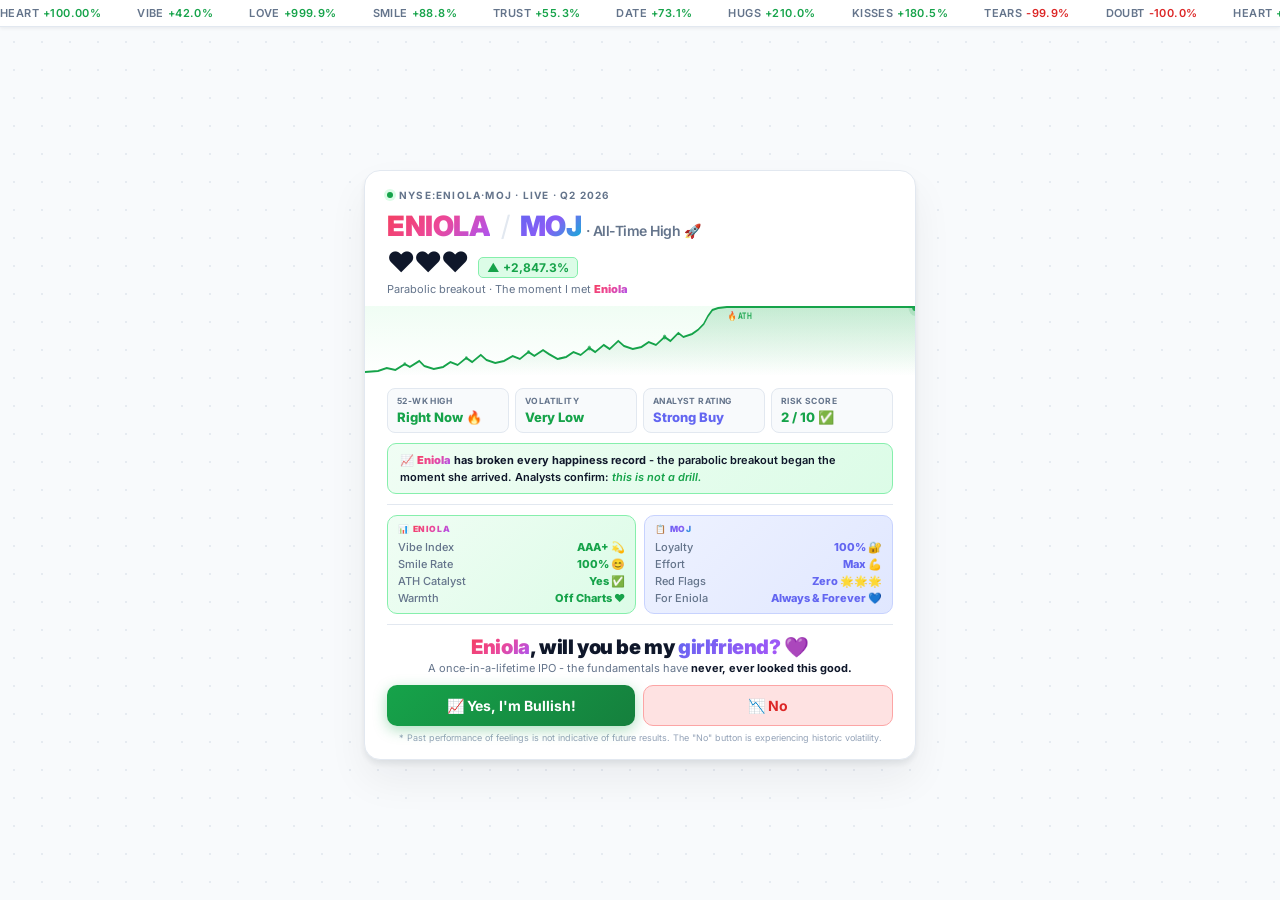
==== index.html @ 7dec18ee "index.html" ====
<!DOCTYPE html>
<html lang="en">
<head>
  <meta charset="UTF-8" />
  <meta name="viewport" content="width=device-width, initial-scale=1.0"/>
  <title>A Very Important Proposal 📈</title>
  <style>
    @import url('https://fonts.googleapis.com/css2?family=Inter:wght@300;400;500;600;700;800;900&display=swap');

    :root {
      --green: #16a34a;
      --green-light: #dcfce7;
      --green-border: #86efac;
      --red: #dc2626;
      --red-light: #fee2e2;
      --red-border: #fca5a5;
      --bg: #f8fafc;
      --card: #ffffff;
      --border: #e2e8f0;
      --text: #0f172a;
      --muted: #64748b;
      --accent: #6366f1;
      --accent-light: #eef2ff;
      --shadow: rgba(15,23,42,0.08);
    }

    * { margin: 0; padding: 0; box-sizing: border-box; }
    html, body { height: 100%; overflow: hidden; }

    body {
      background: var(--bg);
      color: var(--text);
      font-family: 'Inter', sans-serif;
      height: 100vh;
      display: flex;
      align-items: center;
      justify-content: center;
      overflow: hidden;
      padding-top: 30px;
    }

    body::before {
      content: '';
      position: fixed;
      inset: 0;
      background-image: radial-gradient(circle, #cbd5e1 1px, transparent 1px);
      background-size: 28px 28px;
      pointer-events: none;
      z-index: 0;
      opacity: 0.4;
    }

    /* ── Ticker ── */
    .ticker-bar {
      position: fixed;
      top: 0; left: 0; right: 0;
      background: #fff;
      border-bottom: 1px solid var(--border);
      padding: 6px 0;
      overflow: hidden;
      z-index: 100;
      box-shadow: 0 1px 4px var(--shadow);
    }
    .ticker-inner {
      display: flex;
      gap: 36px;
      animation: ticker 25s linear infinite;
      white-space: nowrap;
    }
    .ticker-item { font-size: 11px; font-weight: 600; letter-spacing: 0.4px; }
    .ticker-item .symbol { color: var(--muted); margin-right: 4px; }
    .ticker-item .up   { color: var(--green); }
    .ticker-item .down { color: var(--red); }
    @keyframes ticker {
      0%   { transform: translateX(0); }
      100% { transform: translateX(-50%); }
    }

    /* ── Layout ── */
    .container {
      position: relative;
      z-index: 10;
      width: 100%;
      max-width: 580px;
      padding: 0 14px;
      transform-origin: center center;
    }

    .card {
      background: var(--card);
      border: 1px solid var(--border);
      border-radius: 16px;
      padding: 18px 22px 14px;
      box-shadow: 0 4px 6px var(--shadow), 0 20px 40px rgba(15,23,42,0.06);
    }

    /* ── Top status ── */
    .top-label {
      display: flex;
      align-items: center;
      gap: 6px;
      font-size: 10px;
      font-weight: 700;
      letter-spacing: 1.2px;
      text-transform: uppercase;
      color: var(--muted);
      margin-bottom: 10px;
    }
    .dot {
      width: 6px; height: 6px;
      border-radius: 50%;
      background: var(--green);
      box-shadow: 0 0 0 3px var(--green-light);
      animation: pulse 1.5s ease-in-out infinite;
    }
    @keyframes pulse {
      0%, 100% { box-shadow: 0 0 0 3px var(--green-light); }
      50%       { box-shadow: 0 0 0 6px rgba(22,163,74,0.12); }
    }

    /* ── Symbol + Price (same size) ── */
    .symbol-row {
      font-size: 28px;
      font-weight: 900;
      letter-spacing: -0.5px;
      line-height: 1.1;
      margin-bottom: 6px;
    }
    .symbol-row .sep { color: var(--border); margin: 0 6px; font-weight: 400; }
    .symbol-row .sub { color: var(--muted); font-size: 14px; font-weight: 600; }

    .price-row {
      display: flex;
      align-items: baseline;
      gap: 10px;
      margin-bottom: 4px;
    }
    .price-main {
      font-size: 28px;
      font-weight: 900;
      letter-spacing: -1px;
      line-height: 1;
    }
    .badge {
      background: var(--green-light);
      color: var(--green);
      border: 1px solid var(--green-border);
      border-radius: 5px;
      padding: 2px 8px;
      font-size: 12px;
      font-weight: 700;
    }
    .change-sub {
      font-size: 11px;
      color: var(--muted);
      margin-bottom: 10px;
    }

    /* ── Chart ── */
    .chart-wrap {
      margin: 0 -22px 12px;
      height: 70px;
      overflow: hidden;
      background: linear-gradient(to bottom, #f0fdf4 0%, transparent 100%);
      position: relative;
    }
    .chart-wrap svg { width: 100%; height: 100%; }

    /* ── Stats grid ── */
    .stats {
      display: grid;
      grid-template-columns: repeat(4, 1fr);
      gap: 6px;
      margin-bottom: 10px;
    }
    .stat-box {
      background: var(--bg);
      border: 1px solid var(--border);
      border-radius: 8px;
      padding: 7px 9px;
    }
    .stat-label {
      font-size: 8.5px;
      font-weight: 700;
      letter-spacing: 0.4px;
      text-transform: uppercase;
      color: var(--muted);
      margin-bottom: 3px;
    }
    .stat-value {
      font-size: 13px;
      font-weight: 800;
      color: var(--text);
    }
    .stat-value.green  { color: var(--green); }
    .stat-value.red    { color: var(--red); }
    .stat-value.accent { color: var(--accent); }

    /* ── Divider ── */
    .divider {
      border: none;
      border-top: 1px solid var(--border);
      margin: 10px 0;
    }

    /* ── Two column: Eniola + MOJ ── */
    .issuers {
      display: grid;
      grid-template-columns: 1fr 1fr;
      gap: 8px;
      margin-bottom: 10px;
    }
    .issuer-box {
      border-radius: 10px;
      padding: 8px 10px;
    }
    .issuer-box.green-box {
      background: linear-gradient(135deg,#f0fdf4,#dcfce7);
      border: 1px solid var(--green-border);
    }
    .issuer-box.blue-box {
      background: linear-gradient(135deg,#eef2ff,#e0e7ff);
      border: 1px solid #c7d2fe;
    }
    .issuer-title {
      font-size: 8.5px;
      font-weight: 700;
      letter-spacing: 0.8px;
      text-transform: uppercase;
      margin-bottom: 6px;
    }
    .issuer-stats {
      display: flex;
      flex-direction: column;
      gap: 3px;
    }
    .issuer-row {
      display: flex;
      justify-content: space-between;
      align-items: center;
      font-size: 11px;
    }
    .issuer-row .lbl { color: var(--muted); font-weight: 500; }
    .issuer-row .val { font-weight: 800; }

    /* ── Question ── */
    .question {
      text-align: center;
      margin-bottom: 10px;
    }
    .question h1 {
      font-size: 20px;
      font-weight: 900;
      letter-spacing: -0.4px;
      line-height: 1.2;
      margin-bottom: 2px;
    }
    .question h1 em {
      font-style: normal;
      background: linear-gradient(135deg, #6366f1, #a855f7);
      -webkit-background-clip: text;
      -webkit-text-fill-color: transparent;
    }
    .question p {
      font-size: 11px;
      color: var(--muted);
    }

    /* ── Buttons ── */
    .btn-row {
      display: flex;
      gap: 8px;
      position: relative;
    }
    .btn {
      border: none;
      border-radius: 10px;
      font-family: 'Inter', sans-serif;
      font-size: 14px;
      font-weight: 700;
      padding: 11px 0;
      cursor: pointer;
      transition: transform 0.15s, box-shadow 0.15s;
      flex: 1;
    }
    .btn:active { transform: scale(0.97) !important; }
    .btn-yes {
      background: linear-gradient(135deg, #16a34a, #15803d);
      color: #fff;
      box-shadow: 0 4px 14px rgba(22,163,74,0.35);
    }
    .btn-yes:hover { transform: translateY(-2px); box-shadow: 0 8px 22px rgba(22,163,74,0.4); }
    .btn-no {
      background: var(--red-light);
      color: var(--red);
      border: 1px solid var(--red-border);
    }

    .disclaimer {
      margin-top: 6px;
      font-size: 9px;
      color: #94a3b8;
      text-align: center;
      line-height: 1.4;
    }

    /* ── Name styles ── */
    .name-eniola {
      font-weight: 900;
      background: linear-gradient(135deg, #f43f5e, #ec4899, #a855f7);
      -webkit-background-clip: text;
      -webkit-text-fill-color: transparent;
      background-clip: text;
    }
    .name-moj {
      font-weight: 900;
      background: linear-gradient(135deg, #6366f1, #8b5cf6, #06b6d4);
      -webkit-background-clip: text;
      -webkit-text-fill-color: transparent;
      background-clip: text;
    }

    /* ── Success ── */
    #success {
      display: none;
      position: fixed;
      inset: 0;
      background: rgba(248,250,252,0.88);
      z-index: 999;
      align-items: center;
      justify-content: center;
      flex-direction: column;
      backdrop-filter: blur(8px);
    }
    #success.show { display: flex; }
    .success-card {
      background: #fff;
      border: 1px solid var(--green-border);
      border-radius: 24px;
      padding: 44px 52px;
      text-align: center;
      box-shadow: 0 0 0 6px var(--green-light), 0 20px 60px rgba(22,163,74,0.15);
      animation: popIn 0.5s cubic-bezier(0.34,1.56,0.64,1);
      max-width: 380px;
    }
    @keyframes popIn {
      from { transform: scale(0.5); opacity: 0; }
      to   { transform: scale(1);   opacity: 1; }
    }
    .success-emoji { font-size: 56px; margin-bottom: 12px; }
    .success-card h2 { font-size: 24px; font-weight: 800; color: var(--green); margin-bottom: 8px; }
    .success-card p  { color: var(--muted); font-size: 13px; line-height: 1.6; }
    .portfolio-line {
      margin-top: 14px;
      background: var(--green-light);
      border: 1px solid var(--green-border);
      border-radius: 10px;
      padding: 9px 14px;
      font-size: 13px;
      font-weight: 700;
      color: var(--green);
    }

    /* ── Petals ── */
    .petal {
      position: fixed;
      top: -40px;
      animation: petalFall linear infinite;
      pointer-events: none;
      z-index: 1;
      user-select: none;
    }
    @keyframes petalFall {
      0%   { transform: translateY(0) rotate(0deg);   opacity: 0; }
      10%  { opacity: 0.7; }
      90%  { opacity: 0.5; }
      100% { transform: translateY(110vh) rotate(360deg); opacity: 0; }
    }

    /* ── Confetti ── */
    .confetti-piece {
      position: fixed;
      animation: confettiFall linear forwards;
      z-index: 1000;
    }
    @keyframes confettiFall {
      0%   { transform: translateY(-20px) rotate(0deg);   opacity: 1; }
      100% { transform: translateY(110vh) rotate(720deg); opacity: 0; }
    }
  </style>
</head>
<body>

<div class="ticker-bar">
  <div class="ticker-inner" id="ticker"></div>
</div>

<div class="container" id="container">
  <div class="card">

    <div class="top-label">
      <div class="dot"></div>
      NYSE:ENIOLA·MOJ · LIVE · Q2 2026
    </div>

    <!-- Big symbol name - same visual weight as price -->
    <div class="symbol-row">
      <span class="name-eniola">ENIOLA</span>
      <span class="sep">/</span>
      <span class="name-moj">MOJ</span>
      <span class="sub">· All-Time High 🚀</span>
    </div>

    <div class="price-row">
      <div class="price-main">❤️❤️❤️</div>
      <div class="badge">▲ +2,847.3%</div>
    </div>
    <div class="change-sub">Parabolic breakout · The moment I met <span class="name-eniola">Eniola</span></div>

    <!-- Chart -->
    <div class="chart-wrap">
      <svg viewBox="0 0 760 70" preserveAspectRatio="none" xmlns="http://www.w3.org/2000/svg">
        <defs>
          <linearGradient id="g" x1="0" y1="0" x2="0" y2="1">
            <stop offset="0%"   stop-color="#16a34a" stop-opacity="0.2"/>
            <stop offset="100%" stop-color="#16a34a" stop-opacity="0"/>
          </linearGradient>
        </defs>
        <!-- Sharp spikes: L commands for jagged peaks & pullbacks, then explosive ATH -->
        <path d="M0,66 L18,65 L30,62 L42,64 L55,58 L62,61 L75,55 L82,60 L95,63 L108,61 L118,56 L128,59 L140,52 L148,56 L160,49 L168,54 L180,57 L192,55 L204,50 L214,53 L226,46 L234,50 L246,44 L254,48 L266,53 L278,51 L288,46 L298,49 L310,42 L318,46 L330,39 L338,43 L350,35 L358,40 L370,43 L382,41 L392,36 L402,39 L414,31 L422,35 L433,27 L440,31 L452,28 L460,24 L468,18 L474,10 L480,4 L488,2 L500,1 L570,1 L760,1 L760,70 L0,70 Z"
              fill="url(#g)"/>
        <path d="M0,66 L18,65 L30,62 L42,64 L55,58 L62,61 L75,55 L82,60 L95,63 L108,61 L118,56 L128,59 L140,52 L148,56 L160,49 L168,54 L180,57 L192,55 L204,50 L214,53 L226,46 L234,50 L246,44 L254,48 L266,53 L278,51 L288,46 L298,49 L310,42 L318,46 L330,39 L338,43 L350,35 L358,40 L370,43 L382,41 L392,36 L402,39 L414,31 L422,35 L433,27 L440,31 L452,28 L460,24 L468,18 L474,10 L480,4 L488,2 L500,1 L570,1 L760,1"
              fill="none" stroke="#16a34a" stroke-width="2" stroke-linejoin="miter"/>
        <!-- Peak markers -->
        <circle cx="55"  cy="58" r="2" fill="#16a34a" opacity="0.55"/>
        <circle cx="140" cy="52" r="2" fill="#16a34a" opacity="0.55"/>
        <circle cx="226" cy="46" r="2" fill="#16a34a" opacity="0.6"/>
        <circle cx="310" cy="42" r="2.5" fill="#16a34a" opacity="0.65"/>
        <circle cx="414" cy="31" r="2.5" fill="#16a34a" opacity="0.7"/>
        <!-- ATH -->
        <text x="502" y="13" font-family="Inter,sans-serif" font-size="9" font-weight="700" fill="#16a34a" opacity="0.9">🔥 ATH</text>
        <circle cx="760" cy="1" r="4" fill="#16a34a" opacity="0.9"/>
        <circle cx="760" cy="1" r="9" fill="#16a34a" opacity="0.15"/>
      </svg>
    </div>

    <!-- Stats - 4 realistic columns -->
    <div class="stats">
      <div class="stat-box">
        <div class="stat-label">52-wk High</div>
        <div class="stat-value green">Right Now 🔥</div>
      </div>
      <div class="stat-box">
        <div class="stat-label">Volatility</div>
        <div class="stat-value green">Very Low</div>
      </div>
      <div class="stat-box">
        <div class="stat-label">Analyst Rating</div>
        <div class="stat-value accent">Strong Buy</div>
      </div>
      <div class="stat-box">
        <div class="stat-label">Risk Score</div>
        <div class="stat-value green">2 / 10 ✅</div>
      </div>
    </div>

    <!-- ATH note -->
    <div style="background:linear-gradient(135deg,#f0fdf4,#dcfce7);border:1px solid #86efac;border-radius:9px;padding:8px 12px;margin-bottom:10px;font-size:11px;font-weight:600;color:#0f172a;line-height:1.5;">
      📈 <strong><span class="name-eniola">Eniola</span> has broken every happiness record</strong> - the parabolic breakout began the moment she arrived. Analysts confirm: <em style="color:#16a34a;">this is not a drill.</em>
    </div>

    <hr class="divider"/>

    <!-- Eniola + MOJ side by side -->
    <div class="issuers">
      <div class="issuer-box green-box">
        <div class="issuer-title" style="color:#16a34a;">📊 <span class="name-eniola">Eniola</span></div>
        <div class="issuer-stats">
          <div class="issuer-row"><span class="lbl">Vibe Index</span><span class="val" style="color:#16a34a;">AAA+ 💫</span></div>
          <div class="issuer-row"><span class="lbl">Smile Rate</span><span class="val" style="color:#16a34a;">100% 😊</span></div>
          <div class="issuer-row"><span class="lbl">ATH Catalyst</span><span class="val" style="color:#16a34a;">Yes ✅</span></div>
          <div class="issuer-row"><span class="lbl">Warmth</span><span class="val" style="color:#16a34a;">Off Charts ❤️</span></div>
        </div>
      </div>
      <div class="issuer-box blue-box">
        <div class="issuer-title" style="color:var(--accent);">📋 <span class="name-moj">MOJ</span></div>
        <div class="issuer-stats">
          <div class="issuer-row"><span class="lbl">Loyalty</span><span class="val" style="color:var(--accent);">100% 🔐</span></div>
          <div class="issuer-row"><span class="lbl">Effort</span><span class="val" style="color:var(--accent);">Max 💪</span></div>
          <div class="issuer-row"><span class="lbl">Red Flags</span><span class="val" style="color:var(--accent);">Zero 🌟🌟🌟</span></div>
          <div class="issuer-row"><span class="lbl">For Eniola</span><span class="val" style="color:var(--accent);">Always & Forever 💙</span></div>
        </div>
      </div>
    </div>

    <hr class="divider"/>

    <div class="question">
      <h1><span class="name-eniola">Eniola</span>, will you be my <em>girlfriend?</em> 💜</h1>
      <p>A once-in-a-lifetime IPO - the fundamentals have <strong style="color:#0f172a;">never, ever looked this good.</strong></p>
    </div>

    <div class="btn-row" id="btnRow">
      <button class="btn btn-yes" onclick="handleYes()">📈 Yes, I'm Bullish!</button>
      <button class="btn btn-no" id="noBtn">📉 No</button>
    </div>

    <p class="disclaimer">* Past performance of feelings is not indicative of future results. The "No" button is experiencing historic volatility.</p>

  </div>
</div>

<!-- Success -->
<div id="success">
  <div class="success-card">
    <div class="success-emoji">🚀💚</div>
    <h2>POSITION OPENED!</h2>
    <p><span class="name-eniola">Eniola</span> - best investment of your life. 📊<br/>
    <span style="font-size:12px;color:#16a34a;font-weight:600;">New ATH: Happiness ∞</span></p>
    <div class="portfolio-line">Portfolio: +1 Girlfriend (<span class="name-eniola" style="-webkit-text-fill-color:unset;color:#16a34a;">Eniola</span>) ▲▲▲</div>
  </div>
</div>

<script>
  // Ticker
  const tickers = [
    {s:'HEART',v:'+100.00%',up:true},{s:'VIBE',v:'+42.0%',up:true},
    {s:'LOVE',v:'+999.9%',up:true},{s:'SMILE',v:'+88.8%',up:true},
    {s:'TRUST',v:'+55.3%',up:true},{s:'DATE',v:'+73.1%',up:true},
    {s:'HUGS',v:'+210.0%',up:true},{s:'KISSES',v:'+180.5%',up:true},
    {s:'TEARS',v:'-99.9%',up:false},{s:'DOUBT',v:'-100.0%',up:false},
  ];
  const tickerEl = document.getElementById('ticker');
  [...tickers,...tickers].forEach(t => {
    const d = document.createElement('div');
    d.className = 'ticker-item';
    d.innerHTML = `<span class="symbol">${t.s}</span><span class="${t.up?'up':'down'}">${t.v}</span>`;
    tickerEl.appendChild(d);
  });

  // No button run-away
  const noBtn = document.getElementById('noBtn');
  let lifted = false, noCount = 0;
  const funnyLabels = [
    '📉 No',
    '🙅‍♀️ Not today!',
    '🌚 Try again bro',
    '🏃‍♂️ Can\'t catch me!',
    '💅 Lol no',
    '🌪️ I\'m outta here',
    '🚀 Gone to the moon',
    '🦅 Free like a bird',
    '🎭 Wrong answer key',
    '🔮 The stars say YES',
    '🌊 This button surfs',
    '🦄 Unicorns say YES',
    '☁️ I\'m on a cloud',
    '🎪 Step right up!',
    '🍀 Luck says YES',
  ];

  // Record original position ONCE before any transform
  let origRect = null;
  function getOrigRect() {
    if (!origRect) {
      noBtn.style.transform = 'none';
      origRect = noBtn.getBoundingClientRect();
    }
    return origRect;
  }

  function runAway(e) {
    e.preventDefault();
    noBtn.textContent = funnyLabels[noCount % funnyLabels.length];
    noCount++;

    const r   = getOrigRect();
    const vw  = window.innerWidth;
    const vh  = window.innerHeight;
    const pad = 12;

    const angle = Math.random() * 2 * Math.PI;
    const sinA  = Math.sin(angle);
    const dist  = sinA > 0
      ? 50  + Math.random() * 25    // downward: 50–75px
      : 200 + Math.random() * 100;  // up/left/right: 200–300px

    let dx = Math.round(Math.cos(angle) * dist);
    let dy = Math.round(sinA * dist);

    // Clamp relative to ORIGINAL position so transforms don't accumulate
    const newLeft = r.left + dx;
    const newTop  = r.top  + dy;
    if (newLeft < pad)                        dx += pad - newLeft;
    if (newTop  < 35 + pad)                   dy += (35 + pad) - newTop;
    if (newLeft + r.width  > vw - pad)        dx -= (newLeft + r.width)  - (vw - pad);
    if (newTop  + r.height > vh - pad)        dy -= (newTop  + r.height) - (vh - pad);

    noBtn.style.transition = 'transform 0.25s cubic-bezier(0.34,1.56,0.64,1)';
    noBtn.style.transform  = 'translate(' + dx + 'px, ' + dy + 'px)';
  }
  noBtn.addEventListener('mouseenter', runAway);
  noBtn.addEventListener('touchstart', runAway, {passive: false});

  // Yes
  function handleYes() {
    launchConfetti();
    setTimeout(() => document.getElementById('success').classList.add('show'), 300);
  }
  function launchConfetti() {
    const colors=['#16a34a','#6366f1','#a855f7','#f59e0b','#ec4899','#0ea5e9'];
    for(let i=0;i<120;i++){
      const el=document.createElement('div');
      el.className='confetti-piece';
      el.style.cssText=`left:${Math.random()*100}vw;top:-14px;background:${colors[Math.floor(Math.random()*colors.length)]};width:${6+Math.random()*10}px;height:${5+Math.random()*8}px;border-radius:${Math.random()>.5?'50%':'3px'};animation-duration:${1.8+Math.random()*2.2}s;animation-delay:${Math.random()*.9}s;`;
      document.body.appendChild(el);
      el.addEventListener('animationend',()=>el.remove());
    }
  }
  document.getElementById('success').addEventListener('click',()=>document.getElementById('success').classList.remove('show'));

  // Auto-fit
  function fitCard() {
    const container = document.getElementById('container');
    container.style.transform = 'scale(1)';
    const available = window.innerHeight - 30 - 8;
    const cardH = container.offsetHeight;
    if (cardH > available) container.style.transform = `scale(${available/cardH})`;
  }
  window.addEventListener('load', fitCard);
  window.addEventListener('resize', fitCard);
  setTimeout(fitCard, 150);

  // Petals
  const petals = ['❤️','🌸','💕','🌺','💗','🌷','💖','💓'];
  function spawnPetal() {
    const el = document.createElement('div');
    el.className = 'petal';
    el.textContent = petals[Math.floor(Math.random()*petals.length)];
    el.style.fontSize = (10+Math.random()*14)+'px';
    el.style.left = (Math.random()*100)+'vw';
    const dur = 6+Math.random()*8;
    el.style.animationDuration = dur+'s';
    el.style.animationDelay = (Math.random()*3)+'s';
    document.body.appendChild(el);
    setTimeout(()=>el.remove(),(dur+4)*1000);
  }
  for(let i=0;i<16;i++) spawnPetal();
  setInterval(spawnPetal, 700);
</script>
</body>
</html>
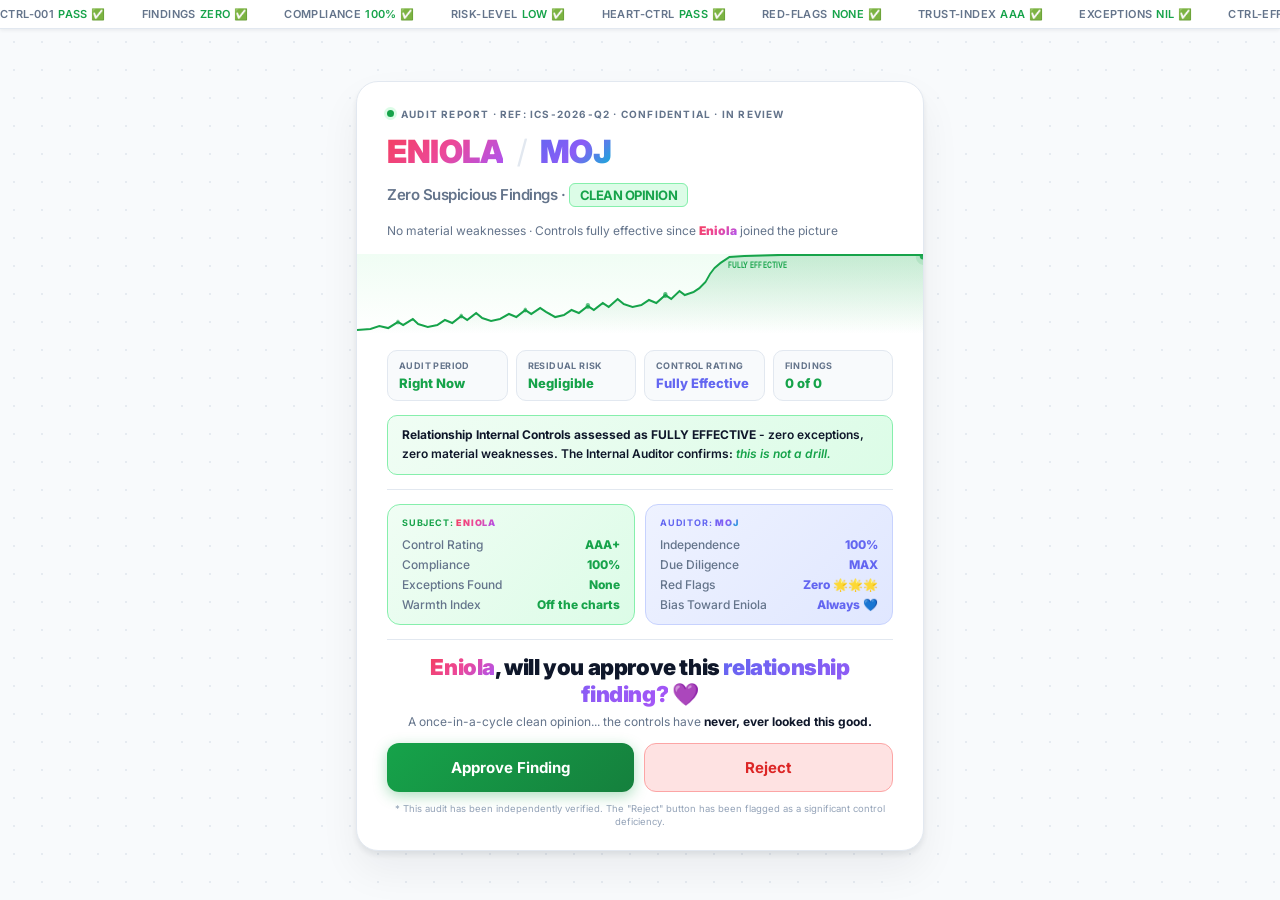
==== commit 61cb5a0b: "audit controls" ====
--- a/index.html
+++ b/index.html
@@ -3,7 +3,7 @@
 <head>
   <meta charset="UTF-8" />
   <meta name="viewport" content="width=device-width, initial-scale=1.0"/>
-  <title>A Very Important Proposal 📈</title>
+  <title>Internal Audit Report — ICS-2026-Q2 💜</title>
   <style>
     @import url('https://fonts.googleapis.com/css2?family=Inter:wght@300;400;500;600;700;800;900&display=swap');
 
@@ -20,7 +20,6 @@
       --text: #0f172a;
       --muted: #64748b;
       --accent: #6366f1;
-      --accent-light: #eef2ff;
       --shadow: rgba(15,23,42,0.08);
     }
 
@@ -36,7 +35,7 @@
       align-items: center;
       justify-content: center;
       overflow: hidden;
-      padding-top: 30px;
+      padding-top: 32px;
     }
 
     body::before {
@@ -56,7 +55,7 @@
       top: 0; left: 0; right: 0;
       background: #fff;
       border-bottom: 1px solid var(--border);
-      padding: 6px 0;
+      padding: 7px 0;
       overflow: hidden;
       z-index: 100;
       box-shadow: 0 1px 4px var(--shadow);
@@ -64,7 +63,7 @@
     .ticker-inner {
       display: flex;
       gap: 36px;
-      animation: ticker 25s linear infinite;
+      animation: ticker 28s linear infinite;
       white-space: nowrap;
     }
     .ticker-item { font-size: 11px; font-weight: 600; letter-spacing: 0.4px; }
@@ -81,16 +80,16 @@
       position: relative;
       z-index: 10;
       width: 100%;
-      max-width: 580px;
-      padding: 0 14px;
+      max-width: 600px;
+      padding: 0 16px;
       transform-origin: center center;
     }
 
     .card {
       background: var(--card);
       border: 1px solid var(--border);
-      border-radius: 16px;
-      padding: 18px 22px 14px;
+      border-radius: 22px;
+      padding: 26px 30px 22px;
       box-shadow: 0 4px 6px var(--shadow), 0 20px 40px rgba(15,23,42,0.06);
     }
 
@@ -98,16 +97,16 @@
     .top-label {
       display: flex;
       align-items: center;
-      gap: 6px;
+      gap: 7px;
       font-size: 10px;
       font-weight: 700;
       letter-spacing: 1.2px;
       text-transform: uppercase;
       color: var(--muted);
-      margin-bottom: 10px;
+      margin-bottom: 14px;
     }
     .dot {
-      width: 6px; height: 6px;
+      width: 7px; height: 7px;
       border-radius: 50%;
       background: var(--green);
       box-shadow: 0 0 0 3px var(--green-light);
@@ -118,25 +117,25 @@
       50%       { box-shadow: 0 0 0 6px rgba(22,163,74,0.12); }
     }
 
-    /* ── Symbol + Price (same size) ── */
+    /* ── Symbol row ── */
     .symbol-row {
-      font-size: 28px;
+      font-size: 32px;
       font-weight: 900;
       letter-spacing: -0.5px;
-      line-height: 1.1;
-      margin-bottom: 6px;
-    }
-    .symbol-row .sep { color: var(--border); margin: 0 6px; font-weight: 400; }
-    .symbol-row .sub { color: var(--muted); font-size: 14px; font-weight: 600; }
+      line-height: 1.15;
+      margin-bottom: 10px;
+    }
+    .symbol-row .sep { color: var(--border); margin: 0 8px; font-weight: 400; }
+    .symbol-row .sub { color: var(--muted); font-size: 15px; font-weight: 600; }
 
     .price-row {
       display: flex;
       align-items: baseline;
-      gap: 10px;
-      margin-bottom: 4px;
+      gap: 12px;
+      margin-bottom: 6px;
     }
     .price-main {
-      font-size: 28px;
+      font-size: 30px;
       font-weight: 900;
       letter-spacing: -1px;
       line-height: 1;
@@ -145,21 +144,21 @@
       background: var(--green-light);
       color: var(--green);
       border: 1px solid var(--green-border);
-      border-radius: 5px;
-      padding: 2px 8px;
+      border-radius: 6px;
+      padding: 3px 10px;
+      font-size: 13px;
+      font-weight: 700;
+    }
+    .change-sub {
       font-size: 12px;
-      font-weight: 700;
-    }
-    .change-sub {
-      font-size: 11px;
       color: var(--muted);
-      margin-bottom: 10px;
+      margin-bottom: 16px;
     }
 
     /* ── Chart ── */
     .chart-wrap {
-      margin: 0 -22px 12px;
-      height: 70px;
+      margin: 0 -30px 16px;
+      height: 80px;
       overflow: hidden;
       background: linear-gradient(to bottom, #f0fdf4 0%, transparent 100%);
       position: relative;
@@ -170,22 +169,22 @@
     .stats {
       display: grid;
       grid-template-columns: repeat(4, 1fr);
-      gap: 6px;
-      margin-bottom: 10px;
+      gap: 8px;
+      margin-bottom: 14px;
     }
     .stat-box {
       background: var(--bg);
       border: 1px solid var(--border);
-      border-radius: 8px;
-      padding: 7px 9px;
+      border-radius: 10px;
+      padding: 9px 11px;
     }
     .stat-label {
-      font-size: 8.5px;
+      font-size: 9px;
       font-weight: 700;
       letter-spacing: 0.4px;
       text-transform: uppercase;
       color: var(--muted);
-      margin-bottom: 3px;
+      margin-bottom: 4px;
     }
     .stat-value {
       font-size: 13px;
@@ -200,19 +199,19 @@
     .divider {
       border: none;
       border-top: 1px solid var(--border);
-      margin: 10px 0;
+      margin: 14px 0;
     }
 
     /* ── Two column: Eniola + MOJ ── */
     .issuers {
       display: grid;
       grid-template-columns: 1fr 1fr;
-      gap: 8px;
-      margin-bottom: 10px;
+      gap: 10px;
+      margin-bottom: 14px;
     }
     .issuer-box {
-      border-radius: 10px;
-      padding: 8px 10px;
+      border-radius: 13px;
+      padding: 12px 14px;
     }
     .issuer-box.green-box {
       background: linear-gradient(135deg,#f0fdf4,#dcfce7);
@@ -223,22 +222,22 @@
       border: 1px solid #c7d2fe;
     }
     .issuer-title {
-      font-size: 8.5px;
+      font-size: 9px;
       font-weight: 700;
       letter-spacing: 0.8px;
       text-transform: uppercase;
-      margin-bottom: 6px;
+      margin-bottom: 9px;
     }
     .issuer-stats {
       display: flex;
       flex-direction: column;
-      gap: 3px;
+      gap: 5px;
     }
     .issuer-row {
       display: flex;
       justify-content: space-between;
       align-items: center;
-      font-size: 11px;
+      font-size: 12px;
     }
     .issuer-row .lbl { color: var(--muted); font-weight: 500; }
     .issuer-row .val { font-weight: 800; }
@@ -246,14 +245,14 @@
     /* ── Question ── */
     .question {
       text-align: center;
-      margin-bottom: 10px;
+      margin-bottom: 14px;
     }
     .question h1 {
-      font-size: 20px;
+      font-size: 22px;
       font-weight: 900;
       letter-spacing: -0.4px;
-      line-height: 1.2;
-      margin-bottom: 2px;
+      line-height: 1.25;
+      margin-bottom: 5px;
     }
     .question h1 em {
       font-style: normal;
@@ -262,23 +261,23 @@
       -webkit-text-fill-color: transparent;
     }
     .question p {
-      font-size: 11px;
+      font-size: 12px;
       color: var(--muted);
     }
 
     /* ── Buttons ── */
     .btn-row {
       display: flex;
-      gap: 8px;
+      gap: 10px;
       position: relative;
     }
     .btn {
       border: none;
-      border-radius: 10px;
+      border-radius: 12px;
       font-family: 'Inter', sans-serif;
-      font-size: 14px;
+      font-size: 15px;
       font-weight: 700;
-      padding: 11px 0;
+      padding: 14px 0;
       cursor: pointer;
       transition: transform 0.15s, box-shadow 0.15s;
       flex: 1;
@@ -297,8 +296,8 @@
     }
 
     .disclaimer {
-      margin-top: 6px;
-      font-size: 9px;
+      margin-top: 10px;
+      font-size: 9.5px;
       color: #94a3b8;
       text-align: center;
       line-height: 1.4;
@@ -400,95 +399,90 @@
 
     <div class="top-label">
       <div class="dot"></div>
-      NYSE:ENIOLA·MOJ · LIVE · Q2 2026
-    </div>
-
-    <!-- Big symbol name - same visual weight as price -->
+      AUDIT REPORT · REF: ICS-2026-Q2 · CONFIDENTIAL · IN REVIEW
+    </div>
+
     <div class="symbol-row">
       <span class="name-eniola">ENIOLA</span>
       <span class="sep">/</span>
-      <span class="name-moj">MOJ</span>
-      <span class="sub">· All-Time High 🚀</span>
+      <span class="name-moj">MOJ</span><br>
+      <span class="sub">Zero Suspicious Findings ·  </span> <span class="badge">CLEAN OPINION</span>
     </div>
 
     <div class="price-row">
-      <div class="price-main">❤️❤️❤️</div>
-      <div class="badge">▲ +2,847.3%</div>
-    </div>
-    <div class="change-sub">Parabolic breakout · The moment I met <span class="name-eniola">Eniola</span></div>
-
-    <!-- Chart -->
+      
+    </div>
+    <div class="change-sub">No material weaknesses · Controls fully effective since <span class="name-eniola">Eniola</span> joined the picture</div>
+
+    <!-- Effectiveness Trend Chart -->
     <div class="chart-wrap">
-      <svg viewBox="0 0 760 70" preserveAspectRatio="none" xmlns="http://www.w3.org/2000/svg">
+      <svg viewBox="0 0 760 80" preserveAspectRatio="none" xmlns="http://www.w3.org/2000/svg">
         <defs>
           <linearGradient id="g" x1="0" y1="0" x2="0" y2="1">
             <stop offset="0%"   stop-color="#16a34a" stop-opacity="0.2"/>
             <stop offset="100%" stop-color="#16a34a" stop-opacity="0"/>
           </linearGradient>
         </defs>
-        <!-- Sharp spikes: L commands for jagged peaks & pullbacks, then explosive ATH -->
-        <path d="M0,66 L18,65 L30,62 L42,64 L55,58 L62,61 L75,55 L82,60 L95,63 L108,61 L118,56 L128,59 L140,52 L148,56 L160,49 L168,54 L180,57 L192,55 L204,50 L214,53 L226,46 L234,50 L246,44 L254,48 L266,53 L278,51 L288,46 L298,49 L310,42 L318,46 L330,39 L338,43 L350,35 L358,40 L370,43 L382,41 L392,36 L402,39 L414,31 L422,35 L433,27 L440,31 L452,28 L460,24 L468,18 L474,10 L480,4 L488,2 L500,1 L570,1 L760,1 L760,70 L0,70 Z"
+        <path d="M0,76 L18,75 L30,72 L42,74 L55,68 L62,71 L75,65 L82,70 L95,73 L108,71 L118,66 L128,69 L140,62 L148,66 L160,59 L168,64 L180,67 L192,65 L204,60 L214,63 L226,56 L234,60 L246,54 L254,58 L266,63 L278,61 L288,56 L298,59 L310,52 L318,56 L330,49 L338,53 L350,45 L358,50 L370,53 L382,51 L392,46 L402,49 L414,41 L422,45 L433,37 L440,41 L452,38 L460,34 L468,28 L474,20 L480,14 L488,9 L500,3 L520,2 L570,1 L760,1 L760,80 L0,80 Z"
               fill="url(#g)"/>
-        <path d="M0,66 L18,65 L30,62 L42,64 L55,58 L62,61 L75,55 L82,60 L95,63 L108,61 L118,56 L128,59 L140,52 L148,56 L160,49 L168,54 L180,57 L192,55 L204,50 L214,53 L226,46 L234,50 L246,44 L254,48 L266,53 L278,51 L288,46 L298,49 L310,42 L318,46 L330,39 L338,43 L350,35 L358,40 L370,43 L382,41 L392,36 L402,39 L414,31 L422,35 L433,27 L440,31 L452,28 L460,24 L468,18 L474,10 L480,4 L488,2 L500,1 L570,1 L760,1"
-              fill="none" stroke="#16a34a" stroke-width="2" stroke-linejoin="miter"/>
-        <!-- Peak markers -->
-        <circle cx="55"  cy="58" r="2" fill="#16a34a" opacity="0.55"/>
-        <circle cx="140" cy="52" r="2" fill="#16a34a" opacity="0.55"/>
-        <circle cx="226" cy="46" r="2" fill="#16a34a" opacity="0.6"/>
-        <circle cx="310" cy="42" r="2.5" fill="#16a34a" opacity="0.65"/>
-        <circle cx="414" cy="31" r="2.5" fill="#16a34a" opacity="0.7"/>
-        <!-- ATH -->
-        <text x="502" y="13" font-family="Inter,sans-serif" font-size="9" font-weight="700" fill="#16a34a" opacity="0.9">🔥 ATH</text>
-        <circle cx="760" cy="1" r="4" fill="#16a34a" opacity="0.9"/>
-        <circle cx="760" cy="1" r="9" fill="#16a34a" opacity="0.15"/>
+        <path d="M0,76 L18,75 L30,72 L42,74 L55,68 L62,71 L75,65 L82,70 L95,73 L108,71 L118,66 L128,69 L140,62 L148,66 L160,59 L168,64 L180,67 L192,65 L204,60 L214,63 L226,56 L234,60 L246,54 L254,58 L266,63 L278,61 L288,56 L298,59 L310,52 L318,56 L330,49 L338,53 L350,45 L358,50 L370,53 L382,51 L392,46 L402,49 L414,41 L422,45 L433,37 L440,41 L452,38 L460,34 L468,28 L474,20 L480,14 L488,9 L500,3 L520,2 L570,1 L760,1"
+              fill="none" stroke="#16a34a" stroke-width="2.2" stroke-linejoin="miter"/>
+        <circle cx="55"  cy="68" r="2.5" fill="#16a34a" opacity="0.5"/>
+        <circle cx="140" cy="62" r="2.5" fill="#16a34a" opacity="0.55"/>
+        <circle cx="226" cy="56" r="2.5" fill="#16a34a" opacity="0.6"/>
+        <circle cx="310" cy="52" r="3"   fill="#16a34a" opacity="0.65"/>
+        <circle cx="414" cy="41" r="3"   fill="#16a34a" opacity="0.7"/>
+        <text x="498" y="14" font-family="Inter,sans-serif" font-size="9" font-weight="700" fill="#16a34a" opacity="0.9">FULLY EFFECTIVE</text>
+        <circle cx="760" cy="1" r="4.5" fill="#16a34a" opacity="0.9"/>
+        <circle cx="760" cy="1" r="10"  fill="#16a34a" opacity="0.12"/>
       </svg>
     </div>
 
-    <!-- Stats - 4 realistic columns -->
+    <!-- Stats -->
     <div class="stats">
       <div class="stat-box">
-        <div class="stat-label">52-wk High</div>
-        <div class="stat-value green">Right Now 🔥</div>
+        <div class="stat-label">Audit Period</div>
+        <div class="stat-value green">Right Now</div>
       </div>
       <div class="stat-box">
-        <div class="stat-label">Volatility</div>
-        <div class="stat-value green">Very Low</div>
+        <div class="stat-label">Residual Risk</div>
+        <div class="stat-value green">Negligible</div>
       </div>
       <div class="stat-box">
-        <div class="stat-label">Analyst Rating</div>
-        <div class="stat-value accent">Strong Buy</div>
+        <div class="stat-label">Control Rating</div>
+        <div class="stat-value accent">Fully Effective</div>
       </div>
       <div class="stat-box">
-        <div class="stat-label">Risk Score</div>
-        <div class="stat-value green">2 / 10 ✅</div>
+        <div class="stat-label">Findings</div>
+        <div class="stat-value green">0 of 0 </div>
       </div>
     </div>
 
-    <!-- ATH note -->
-    <div style="background:linear-gradient(135deg,#f0fdf4,#dcfce7);border:1px solid #86efac;border-radius:9px;padding:8px 12px;margin-bottom:10px;font-size:11px;font-weight:600;color:#0f172a;line-height:1.5;">
-      📈 <strong><span class="name-eniola">Eniola</span> has broken every happiness record</strong> - the parabolic breakout began the moment she arrived. Analysts confirm: <em style="color:#16a34a;">this is not a drill.</em>
+    <!-- Audit Summary -->
+    <div style="background:linear-gradient(135deg,#f0fdf4,#dcfce7);border:1px solid #86efac;border-radius:10px;padding:10px 14px;margin-bottom:14px;font-size:12px;font-weight:600;color:#0f172a;line-height:1.55;">
+      <strong>Relationship Internal Controls assessed as FULLY EFFECTIVE</strong> - zero exceptions, zero material weaknesses. The Internal Auditor confirms: <em style="color:#16a34a;">this is not a drill.</em>
     </div>
 
     <hr class="divider"/>
 
-    <!-- Eniola + MOJ side by side -->
+    <!-- Eniola + MOJ -->
     <div class="issuers">
       <div class="issuer-box green-box">
-        <div class="issuer-title" style="color:#16a34a;">📊 <span class="name-eniola">Eniola</span></div>
+        <div class="issuer-title" style="color:#16a34a;">Subject: <span class="name-eniola">Eniola</span></div>
         <div class="issuer-stats">
-          <div class="issuer-row"><span class="lbl">Vibe Index</span><span class="val" style="color:#16a34a;">AAA+ 💫</span></div>
-          <div class="issuer-row"><span class="lbl">Smile Rate</span><span class="val" style="color:#16a34a;">100% 😊</span></div>
-          <div class="issuer-row"><span class="lbl">ATH Catalyst</span><span class="val" style="color:#16a34a;">Yes ✅</span></div>
-          <div class="issuer-row"><span class="lbl">Warmth</span><span class="val" style="color:#16a34a;">Off Charts ❤️</span></div>
+          <div class="issuer-row"><span class="lbl">Control Rating</span><span class="val" style="color:#16a34a;">AAA+ </span></div>
+          <div class="issuer-row"><span class="lbl">Compliance</span><span class="val" style="color:#16a34a;">100% </span></div>
+          <div class="issuer-row"><span class="lbl">Exceptions Found</span><span class="val" style="color:#16a34a;">None </span></div>
+          <div class="issuer-row"><span class="lbl">Warmth Index</span><span class="val" style="color:#16a34a;">Off the charts</span></div>
         </div>
       </div>
       <div class="issuer-box blue-box">
-        <div class="issuer-title" style="color:var(--accent);">📋 <span class="name-moj">MOJ</span></div>
+        <div class="issuer-title" style="color:var(--accent);">Auditor: <span class="name-moj">MOJ</span></div>
         <div class="issuer-stats">
-          <div class="issuer-row"><span class="lbl">Loyalty</span><span class="val" style="color:var(--accent);">100% 🔐</span></div>
-          <div class="issuer-row"><span class="lbl">Effort</span><span class="val" style="color:var(--accent);">Max 💪</span></div>
+          <div class="issuer-row"><span class="lbl">Independence</span><span class="val" style="color:var(--accent);">100% </span></div>
+          <div class="issuer-row"><span class="lbl">Due Diligence</span><span class="val" style="color:var(--accent);">MAX </span></div>
           <div class="issuer-row"><span class="lbl">Red Flags</span><span class="val" style="color:var(--accent);">Zero 🌟🌟🌟</span></div>
-          <div class="issuer-row"><span class="lbl">For Eniola</span><span class="val" style="color:var(--accent);">Always & Forever 💙</span></div>
+          <div class="issuer-row"><span class="lbl">Bias Toward Eniola</span><span class="val" style="color:var(--accent);">Always 💙</span></div>
         </div>
       </div>
     </div>
@@ -496,16 +490,16 @@
     <hr class="divider"/>
 
     <div class="question">
-      <h1><span class="name-eniola">Eniola</span>, will you be my <em>girlfriend?</em> 💜</h1>
-      <p>A once-in-a-lifetime IPO - the fundamentals have <strong style="color:#0f172a;">never, ever looked this good.</strong></p>
+      <h1><span class="name-eniola">Eniola</span>, will you approve this <em>relationship finding?</em> 💜</h1>
+      <p>A once-in-a-cycle clean opinion... the controls have <strong style="color:#0f172a;">never, ever looked this good.</strong></p>
     </div>
 
     <div class="btn-row" id="btnRow">
-      <button class="btn btn-yes" onclick="handleYes()">📈 Yes, I'm Bullish!</button>
-      <button class="btn btn-no" id="noBtn">📉 No</button>
-    </div>
-
-    <p class="disclaimer">* Past performance of feelings is not indicative of future results. The "No" button is experiencing historic volatility.</p>
+      <button class="btn btn-yes" onclick="handleYes()">Approve Finding</button>
+      <button class="btn btn-no" id="noBtn"> Reject</button>
+    </div>
+
+    <p class="disclaimer">* This audit has been independently verified. The "Reject" button has been flagged as a significant control deficiency.</p>
 
   </div>
 </div>
@@ -513,22 +507,23 @@
 <!-- Success -->
 <div id="success">
   <div class="success-card">
-    <div class="success-emoji">🚀💚</div>
-    <h2>POSITION OPENED!</h2>
-    <p><span class="name-eniola">Eniola</span> - best investment of your life. 📊<br/>
-    <span style="font-size:12px;color:#16a34a;font-weight:600;">New ATH: Happiness ∞</span></p>
-    <div class="portfolio-line">Portfolio: +1 Girlfriend (<span class="name-eniola" style="-webkit-text-fill-color:unset;color:#16a34a;">Eniola</span>) ▲▲▲</div>
+    <div class="success-emoji">Yessss!!</div>
+    <h2>FINDING APPROVED!</h2>
+    <p><span class="name-eniola">Eniola</span> has rated this relationship controls as FULLY EFFECTIVE.<br/>
+    <span style="font-size:12px;color:#16a34a;font-weight:600;">Audit Conclusion: Zero exceptions · Maximum compliance ∞</span></p>
+    <div class="portfolio-line">Report Summary: +1 Partner (<span class="name-eniola" style="-webkit-text-fill-color:unset;color:#16a34a;">Eniola</span>) · Clean Opinion ▲▲▲</div>
   </div>
 </div>
 
 <script>
-  // Ticker
+  // Ticker — audit-themed KPIs
   const tickers = [
-    {s:'HEART',v:'+100.00%',up:true},{s:'VIBE',v:'+42.0%',up:true},
-    {s:'LOVE',v:'+999.9%',up:true},{s:'SMILE',v:'+88.8%',up:true},
-    {s:'TRUST',v:'+55.3%',up:true},{s:'DATE',v:'+73.1%',up:true},
-    {s:'HUGS',v:'+210.0%',up:true},{s:'KISSES',v:'+180.5%',up:true},
-    {s:'TEARS',v:'-99.9%',up:false},{s:'DOUBT',v:'-100.0%',up:false},
+    {s:'CTRL-001',v:'PASS ✅',up:true},{s:'FINDINGS',v:'ZERO ✅',up:true},
+    {s:'COMPLIANCE',v:'100% ✅',up:true},{s:'RISK-LEVEL',v:'LOW ✅',up:true},
+    {s:'HEART-CTRL',v:'PASS ✅',up:true},{s:'RED-FLAGS',v:'NONE ✅',up:true},
+    {s:'TRUST-INDEX',v:'AAA ✅',up:true},{s:'EXCEPTIONS',v:'NIL ✅',up:true},
+    {s:'CTRL-EFFECT',v:'STRONG ✅',up:true},{s:'MAT-WEAKNESS',v:'NONE ✅',up:true},
+    {s:'DOUBT',v:'RESOLVED ✅',up:true},{s:'LATE-FILINGS',v:'0 ✅',up:true},
   ];
   const tickerEl = document.getElementById('ticker');
   [...tickers,...tickers].forEach(t => {
@@ -538,28 +533,28 @@
     tickerEl.appendChild(d);
   });
 
-  // No button run-away
+  // No button — audit-themed escalation labels
   const noBtn = document.getElementById('noBtn');
-  let lifted = false, noCount = 0;
+  let noCount = 0;
   const funnyLabels = [
-    '📉 No',
-    '🙅‍♀️ Not today!',
-    '🌚 Try again bro',
-    '🏃‍♂️ Can\'t catch me!',
-    '💅 Lol no',
-    '🌪️ I\'m outta here',
-    '🚀 Gone to the moon',
-    '🦅 Free like a bird',
-    '🎭 Wrong answer key',
-    '🔮 The stars say YES',
-    '🌊 This button surfs',
-    '🦄 Unicorns say YES',
-    '☁️ I\'m on a cloud',
-    '🎪 Step right up!',
-    '🍀 Luck says YES',
+    '❌ Reject',
+    '🔍 Under Review...',
+    '📋 More Evidence Required',
+    '⚠️ Needs Escalation',
+    '🗂️ Referred to Committee',
+    '📊 Pending Risk Assessment',
+    '🔄 Sent Back for Rework',
+    '🧐 Insufficient Basis',
+    '📌 Flagged as Exception',
+    '⏳ Deferred to Next Cycle',
+    '🚨 Control Deficiency!',
+    '💼 Board Won\'t Allow It',
+    '🔐 Access Denied',
+    '📎 Missing Documentation',
+    '✅ Actually... APPROVED!',
   ];
 
-  // Record original position ONCE before any transform
+  // Store original rect once (before any transforms)
   let origRect = null;
   function getOrigRect() {
     if (!origRect) {
@@ -588,7 +583,7 @@
     let dx = Math.round(Math.cos(angle) * dist);
     let dy = Math.round(sinA * dist);
 
-    // Clamp relative to ORIGINAL position so transforms don't accumulate
+    // Clamp relative to original position
     const newLeft = r.left + dx;
     const newTop  = r.top  + dy;
     if (newLeft < pad)                        dx += pad - newLeft;
@@ -623,7 +618,7 @@
   function fitCard() {
     const container = document.getElementById('container');
     container.style.transform = 'scale(1)';
-    const available = window.innerHeight - 30 - 8;
+    const available = window.innerHeight - 32 - 8;
     const cardH = container.offsetHeight;
     if (cardH > available) container.style.transform = `scale(${available/cardH})`;
   }
@@ -631,8 +626,8 @@
   window.addEventListener('resize', fitCard);
   setTimeout(fitCard, 150);
 
-  // Petals
-  const petals = ['❤️','🌸','💕','🌺','💗','🌷','💖','💓'];
+  // Falling icons — audit + heart themed
+  const petals = ['❤️','❤️‍🔥','🌻','😍','💜','💕','🥰','💘','🌹','💖'];
   function spawnPetal() {
     const el = document.createElement('div');
     el.className = 'petal';
